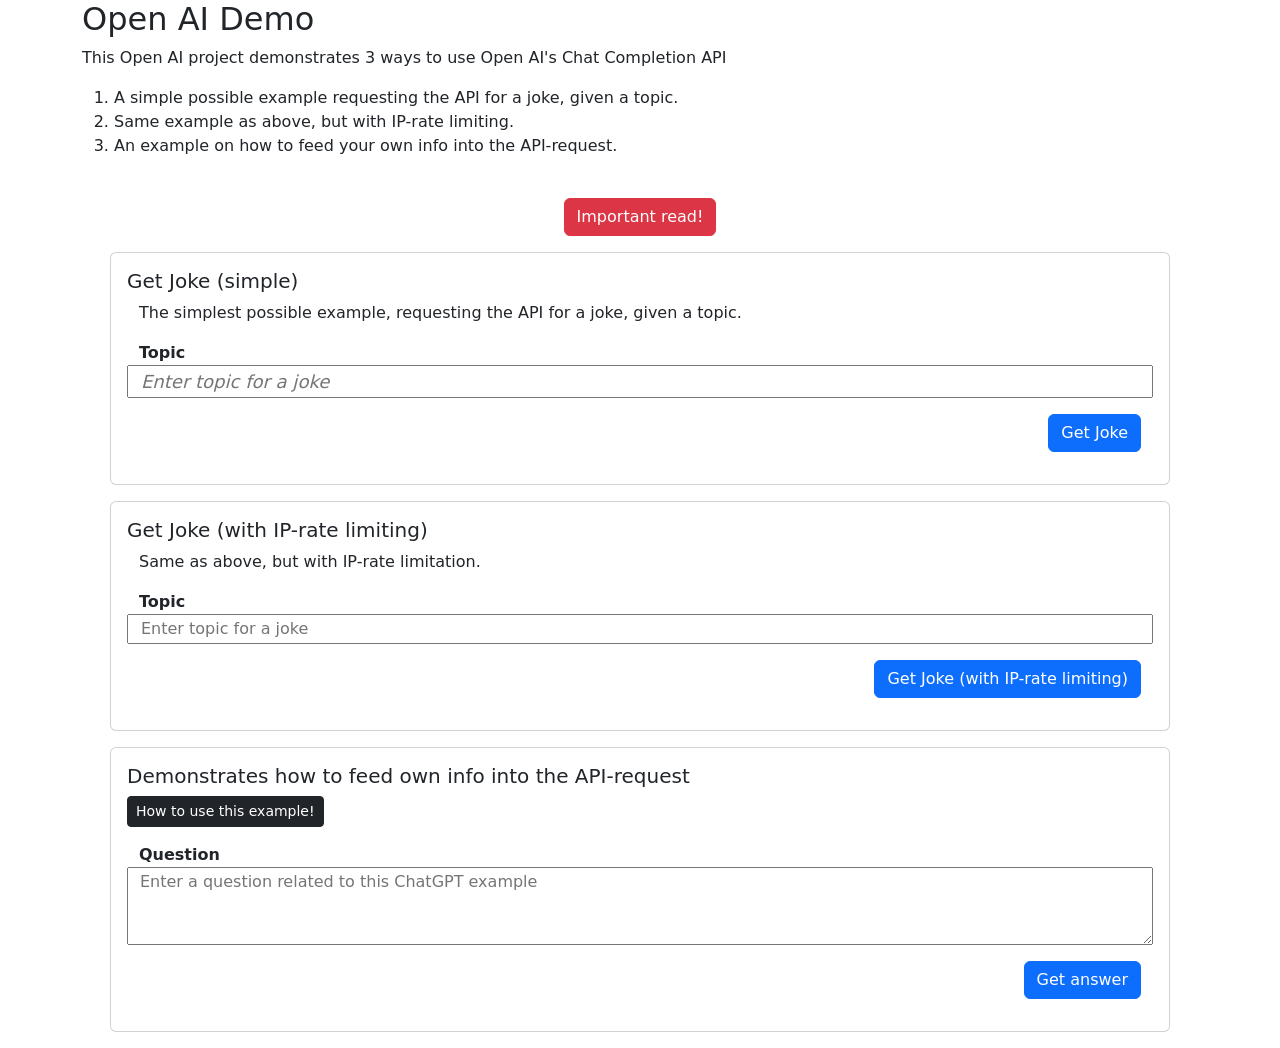
==== src/main/resources/static/index.html @ 47a2277b "changed to css class ref" ====
<!DOCTYPE html>
<html lang="en">

<head>
    <meta charset="UTF-8">
    <meta name="viewport" content="width=device-width, initial-scale=1, shrink-to-fit=no">
    <title>Open AI Demo</title>
    <link href="https://cdn.jsdelivr.net/npm/bootstrap@5.3.2/dist/css/bootstrap.min.css" rel="stylesheet"
          integrity="sha384-T3c6CoIi6uLrA9TneNEoa7RxnatzjcDSCmG1MXxSR1GAsXEV/Dwwykc2MPK8M2HN" crossorigin="anonymous">
    <script src="https://cdn.jsdelivr.net/npm/bootstrap@5.3.2/dist/js/bootstrap.bundle.min.js"
            integrity="sha384-C6RzsynM9kWDrMNeT87bh95OGNyZPhcTNXj1NW7RuBCsyN/o0jlpcV8Qyq46cDfL"
            crossorigin="anonymous"></script>
    <link rel="stylesheet" href="css/main.css">
    <script defer src="js/main.js"></script>
</head>

<body>

<div class="container">
    <h2>Open AI Demo</h2>

    <p>This Open AI project demonstrates 3 ways to use Open AI's Chat Completion API</p>
    <ol>
        <li>A simple possible example requesting the API for a joke, given a topic.</li>
        <li>Same example as above, but with IP-rate limiting.</li>
        <li>An example on how to feed your own info into the API-request.</li>
    </ol>
    <br>
    <div class="row">
        <div class="column text-center">
        <button type="button" class="btn btn-danger" data-bs-toggle="modal" data-bs-target="#infoModal">
            Important read!
        </button>
        </div>
    </div>
    <div class="container">

        <div class="card m-3">
            <div class="card-body">
                <h5 class="card-title">Get Joke (simple)</h5>
                <form id="form-joke" class="container">

                    <div class="row">
                        <p class="card-text">The simplest possible example, requesting the API for a joke, given a
                            topic.</p>
                        <label for="about">Topic</label> <input type="text" id="about" class="result"
                                                                placeholder="Enter topic for a joke">
                    </div>
                    <div class="row mt-3">
                        <div class="column text-end">
                            <button type="submit" class="btn btn-primary" id="btn-get-joke">Get Joke</button>
                        </div>
                    </div>
                </form>
                <div id="spinner1" class="spinner-border text-success" role="status"
                     style="margin-left:1em;border-radius: 50%;display:none;">
                    <span class="visually-hidden">Loading...</span>
                </div>
                <p id="result" class="result"></p>

            </div>
        </div>


        <div class="card m-3">
            <div class="card-body">
                <h5 class="card-title">Get Joke (with IP-rate limiting)</h5>

                <form id="form-joke2" class="container">

                    <div class="row">
                        <p class="card-text">Same as above, but with IP-rate limitation.</p>
                        <label for="about2">Topic</label> <input type="text" id="about2"
                                                                 placeholder="Enter topic for a joke">
                    </div>
                    <div class="row mt-3">
                        <div class="column text-end">
                            <button class="btn btn-primary" id="btn-get-joke2">Get Joke (with IP-rate limiting)</button>
                        </div>
                    </div>
                </form>

                <div id="spinner2" class="spinner-border text-success" role="status"
                     style="margin-left:1em;border-radius: 50%;display:none;">
                    <span class="visually-hidden">Loading...</span>
                </div>

                <p id="result2" class="result"></p>
            </div>
        </div>

        <div class="card m-3">
            <div class="card-body">
                <h5 class="card-title">Demonstrates how to feed own info into the API-request</h5>

                <form id="form-answer">
                    <div class="row">
                    <div class="column mb-3">

                        <button type="button" class="btn btn-dark btn-sm" data-bs-toggle="modal"
                                data-bs-target="#owninfoModal">
                            How to use this example!
                        </button>
                    </div>
                    </div>
                    <div class="container">

                        <div class="row">
          <label for="the-question">Question </label><textarea cols="100" rows="3" id="the-question"
                    placeholder="Enter a question related to this ChatGPT example"></textarea>
                        </div>

                        <div class="row">
                            <div class="column text-end mt-3">
                                <button type="submit" class="btn btn-primary" id="btn-get-answer">Get answer</button>
                            </div>
                        </div>
                        <div id="spinner3" class="spinner-border-lg spinner-border text-success" role="status"
                             style="margin:1em;border-radius: 50%;display:none;width: 3rem; height: 3rem;">
                            <span class=" visually-hidden">Loading...</span>
                        </div>

                    </div>
                </form>
                <p id="result3" class="result"></p>

            </div>
        </div>
    </div>


    <!-- Modal 1 Disclaimer about Deployment -->
    <div class="modal fade" id="infoModal" tabindex="-1" aria-labelledby="exampleModalLabel" aria-hidden="true">
        <div class="modal-dialog modal-xl">
            <div class="modal-content">
                <div class="modal-header">
                    <h1 class="modal-title fs-5" id="exampleModalLabel">Important Message</h1>
                    <button type="button" class="btn-close" data-bs-dismiss="modal" aria-label="Close"></button>
                </div>
                <div class="modal-body">
                    This example is hosted as a single web app, which is definitely not
                    recommended for a professional solution.<br/>
                    Instead a real solution should be split in a distributed way, with<br>
                    - a frontend app (in a separate repository) and<br/>
                    - a backend app (in a separate repository).
                    <br/>
                    <br/>
                    For everything but simple demo's like this, your backend and frontend should be hosted on separate
                    servers.
                    <br/>
                    <br/>
                    Here, this arrangement is employed to provide a simple example that includes both the API and hints
                    on
                    how you can design a client for the API.
                    <br/>
                    <br/>
                </div>
                <div class="modal-footer">
                    <button type="button" class="btn btn-primary" data-bs-dismiss="modal">Close</button>
                </div>
            </div>
        </div>
    </div>


    <!-- Modal 2 Hints related to the owninfo endpoint -->
    <div class="modal fade" id="owninfoModal" tabindex="-1" aria-labelledby="exampleModalLabel" aria-hidden="true">
        <div class="modal-dialog modal-xl">
            <div class="modal-content">
                <div class="modal-header">
                    <h1 class="modal-title fs-5" id="exampleModalLabel">How to use this example (own info)</h1>
                    <button type="button" class="btn-close" data-bs-dismiss="modal" aria-label="Close"></button>
                </div>
                <div class="modal-body">
                    This example shows it is possible, via this prompt, to reply with personal
                    information, which the AI model has not been trained with.
                    <br/>
                    <br/>
                    Try to write a question inspired by the following (but formulated in your own way)
                    <ul>
                        <li>Who made this ChatGPT example</li>
                        <li>Where do I find this code</li>
                        <li>Does the author of this example have a website</li>
                    </ul>
                    <br/>

                </div>
                <div class="modal-footer">
                    <button type="button" class="btn btn-primary" data-bs-dismiss="modal">Close</button>
                </div>
            </div>
        </div>
    </div>
</div>
</body>

</html>
---- src/main/resources/static/css/main.css ----
.result {
    font-size: large;
    font-style: italic;
    color: darkblue;
}

label {
    font-weight: bold;
}
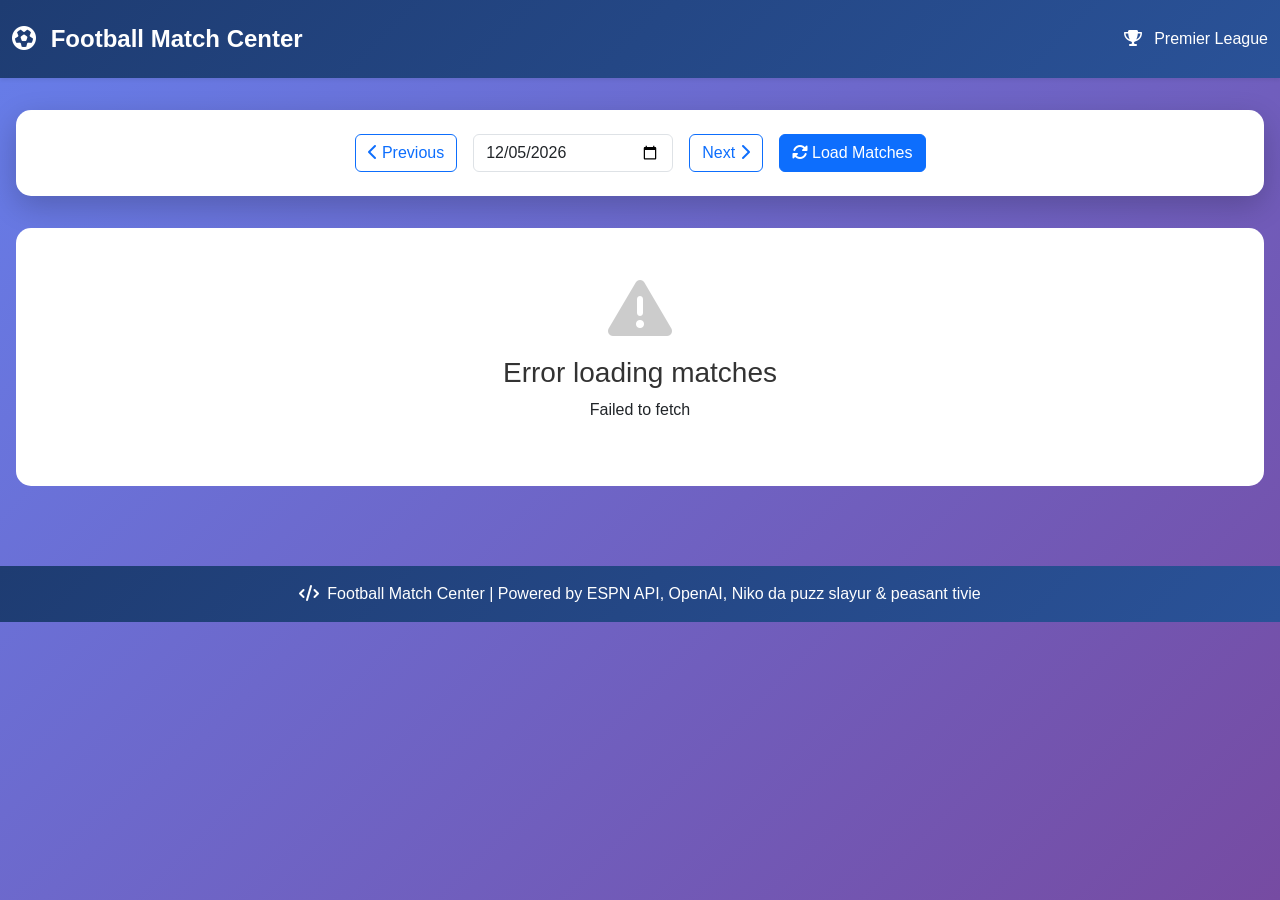
==== commit fffca1f9: "Remade to Football Summarizer" ====
--- a/src/main/resources/static/index.html
+++ b/src/main/resources/static/index.html
@@ -4,194 +4,104 @@
 <head>
     <meta charset="UTF-8">
     <meta name="viewport" content="width=device-width, initial-scale=1, shrink-to-fit=no">
-    <title>Open AI Demo</title>
+    <title>Football Match Center</title>
     <link href="https://cdn.jsdelivr.net/npm/bootstrap@5.3.2/dist/css/bootstrap.min.css" rel="stylesheet"
           integrity="sha384-T3c6CoIi6uLrA9TneNEoa7RxnatzjcDSCmG1MXxSR1GAsXEV/Dwwykc2MPK8M2HN" crossorigin="anonymous">
     <script src="https://cdn.jsdelivr.net/npm/bootstrap@5.3.2/dist/js/bootstrap.bundle.min.js"
             integrity="sha384-C6RzsynM9kWDrMNeT87bh95OGNyZPhcTNXj1NW7RuBCsyN/o0jlpcV8Qyq46cDfL"
             crossorigin="anonymous"></script>
+    <link rel="stylesheet" href="https://cdnjs.cloudflare.com/ajax/libs/font-awesome/6.4.0/css/all.min.css">
     <link rel="stylesheet" href="css/main.css">
     <script defer src="js/main.js"></script>
 </head>
 
 <body>
+    <!-- Navigation -->
+    <nav class="navbar navbar-dark bg-dark shadow-sm">
+        <div class="container-fluid">
+            <a class="navbar-brand" href="#">
+                <i class="fas fa-futbol me-2"></i>
+                Football Match Center
+            </a>
+            <span class="navbar-text text-white">
+                <i class="fas fa-trophy me-2"></i> Premier League
+            </span>
+        </div>
+    </nav>
 
-<div class="container">
-    <h2>Open AI Demo</h2>
-
-    <p>This Open AI project demonstrates 3 ways to use Open AI's Chat Completion API</p>
-    <ol>
-        <li>A simple possible example requesting the API for a joke, given a topic.</li>
-        <li>Same example as above, but with IP-rate limiting.</li>
-        <li>An example on how to feed your own info into the API-request.</li>
-    </ol>
-    <br>
-    <div class="row">
-        <div class="column text-center">
-        <button type="button" class="btn btn-danger" data-bs-toggle="modal" data-bs-target="#infoModal">
-            Important read!
-        </button>
-        </div>
-    </div>
-    <div class="container">
-
-        <div class="card m-3">
-            <div class="card-body">
-                <h5 class="card-title">Get Joke (simple)</h5>
-                <form id="form-joke" class="container">
-
-                    <div class="row">
-                        <p class="card-text">The simplest possible example, requesting the API for a joke, given a
-                            topic.</p>
-                        <label for="about">Topic</label> <input type="text" id="about" class="result"
-                                                                placeholder="Enter topic for a joke">
-                    </div>
-                    <div class="row mt-3">
-                        <div class="column text-end">
-                            <button type="submit" class="btn btn-primary" id="btn-get-joke">Get Joke</button>
-                        </div>
-                    </div>
-                </form>
-                <div id="spinner1" class="spinner-border text-success" role="status"
-                     style="margin-left:1em;border-radius: 50%;display:none;">
-                    <span class="visually-hidden">Loading...</span>
-                </div>
-                <p id="result" class="result"></p>
-
+    <!-- Main Container -->
+    <div class="main-container">
+        <!-- Date Selector -->
+        <div class="date-selector-container">
+            <div class="date-selector">
+                <button class="btn btn-outline-primary" onclick="changeDate(-1)">
+                    <i class="fas fa-chevron-left"></i> Previous
+                </button>
+                <input type="date" id="match-date" class="form-control" />
+                <button class="btn btn-outline-primary" onclick="changeDate(1)">
+                    Next <i class="fas fa-chevron-right"></i>
+                </button>
+                <button class="btn btn-primary" onclick="loadMatches()">
+                    <i class="fas fa-sync-alt"></i> Load Matches
+                </button>
             </div>
         </div>
 
-
-        <div class="card m-3">
-            <div class="card-body">
-                <h5 class="card-title">Get Joke (with IP-rate limiting)</h5>
-
-                <form id="form-joke2" class="container">
-
-                    <div class="row">
-                        <p class="card-text">Same as above, but with IP-rate limitation.</p>
-                        <label for="about2">Topic</label> <input type="text" id="about2"
-                                                                 placeholder="Enter topic for a joke">
-                    </div>
-                    <div class="row mt-3">
-                        <div class="column text-end">
-                            <button class="btn btn-primary" id="btn-get-joke2">Get Joke (with IP-rate limiting)</button>
-                        </div>
-                    </div>
-                </form>
-
-                <div id="spinner2" class="spinner-border text-success" role="status"
-                     style="margin-left:1em;border-radius: 50%;display:none;">
-                    <span class="visually-hidden">Loading...</span>
-                </div>
-
-                <p id="result2" class="result"></p>
+        <!-- Loading Spinner -->
+        <div id="loading-spinner" class="text-center my-5" style="display: none;">
+            <div class="spinner-border text-primary" role="status" style="width: 3rem; height: 3rem;">
+                <span class="visually-hidden">Loading...</span>
             </div>
+            <p class="mt-3 text-muted">Loading matches...</p>
         </div>
 
-        <div class="card m-3">
-            <div class="card-body">
-                <h5 class="card-title">Demonstrates how to feed own info into the API-request</h5>
+        <!-- Matches Container -->
+        <div id="matches-container" class="matches-grid"></div>
 
-                <form id="form-answer">
-                    <div class="row">
-                    <div class="column mb-3">
-
-                        <button type="button" class="btn btn-dark btn-sm" data-bs-toggle="modal"
-                                data-bs-target="#owninfoModal">
-                            How to use this example!
-                        </button>
+        <!-- Match Details Modal -->
+        <div class="modal fade" id="matchDetailsModal" tabindex="-1" aria-hidden="true">
+            <div class="modal-dialog modal-xl">
+                <div class="modal-content">
+                    <div class="modal-header bg-dark text-white">
+                        <h5 class="modal-title" id="matchDetailsTitle">
+                            <i class="fas fa-futbol me-2"></i>Match Details
+                        </h5>
+                        <button type="button" class="btn-close btn-close-white" data-bs-dismiss="modal" aria-label="Close"></button>
                     </div>
-                    </div>
-                    <div class="container">
-
-                        <div class="row">
-          <label for="the-question">Question </label><textarea cols="100" rows="3" id="the-question"
-                    placeholder="Enter a question related to this ChatGPT example"></textarea>
+                    <div class="modal-body">
+                        <!-- Match Summary Section -->
+                        <div id="match-summary-section">
+                            <div class="text-center my-4">
+                                <div class="spinner-border text-primary" role="status">
+                                    <span class="visually-hidden">Loading...</span>
+                                </div>
+                                <p class="mt-3">Loading match details...</p>
+                            </div>
                         </div>
 
-                        <div class="row">
-                            <div class="column text-end mt-3">
-                                <button type="submit" class="btn btn-primary" id="btn-get-answer">Get answer</button>
-                            </div>
-                        </div>
-                        <div id="spinner3" class="spinner-border-lg spinner-border text-success" role="status"
-                             style="margin:1em;border-radius: 50%;display:none;width: 3rem; height: 3rem;">
-                            <span class=" visually-hidden">Loading...</span>
+                        <!-- Performance Buttons -->
+                        <div class="text-center my-4" id="performance-buttons" style="display: none;">
+                            <button class="btn btn-success btn-lg me-3" onclick="loadPlayerPerformance('best')">
+                                <i class="fas fa-star me-2"></i>Best Performers
+                            </button>
+                            <button class="btn btn-danger btn-lg" onclick="loadPlayerPerformance('worst')">
+                                <i class="fas fa-thumbs-down me-2"></i>Worst Performers
+                            </button>
                         </div>
 
+                        <!-- Player Performance Section -->
+                        <div id="player-performance-section"></div>
                     </div>
-                </form>
-                <p id="result3" class="result"></p>
-
-            </div>
-        </div>
-    </div>
-
-
-    <!-- Modal 1 Disclaimer about Deployment -->
-    <div class="modal fade" id="infoModal" tabindex="-1" aria-labelledby="exampleModalLabel" aria-hidden="true">
-        <div class="modal-dialog modal-xl">
-            <div class="modal-content">
-                <div class="modal-header">
-                    <h1 class="modal-title fs-5" id="exampleModalLabel">Important Message</h1>
-                    <button type="button" class="btn-close" data-bs-dismiss="modal" aria-label="Close"></button>
-                </div>
-                <div class="modal-body">
-                    This example is hosted as a single web app, which is definitely not
-                    recommended for a professional solution.<br/>
-                    Instead a real solution should be split in a distributed way, with<br>
-                    - a frontend app (in a separate repository) and<br/>
-                    - a backend app (in a separate repository).
-                    <br/>
-                    <br/>
-                    For everything but simple demo's like this, your backend and frontend should be hosted on separate
-                    servers.
-                    <br/>
-                    <br/>
-                    Here, this arrangement is employed to provide a simple example that includes both the API and hints
-                    on
-                    how you can design a client for the API.
-                    <br/>
-                    <br/>
-                </div>
-                <div class="modal-footer">
-                    <button type="button" class="btn btn-primary" data-bs-dismiss="modal">Close</button>
                 </div>
             </div>
         </div>
     </div>
 
-
-    <!-- Modal 2 Hints related to the owninfo endpoint -->
-    <div class="modal fade" id="owninfoModal" tabindex="-1" aria-labelledby="exampleModalLabel" aria-hidden="true">
-        <div class="modal-dialog modal-xl">
-            <div class="modal-content">
-                <div class="modal-header">
-                    <h1 class="modal-title fs-5" id="exampleModalLabel">How to use this example (own info)</h1>
-                    <button type="button" class="btn-close" data-bs-dismiss="modal" aria-label="Close"></button>
-                </div>
-                <div class="modal-body">
-                    This example shows it is possible, via this prompt, to reply with personal
-                    information, which the AI model has not been trained with.
-                    <br/>
-                    <br/>
-                    Try to write a question inspired by the following (but formulated in your own way)
-                    <ul>
-                        <li>Who made this ChatGPT example</li>
-                        <li>Where do I find this code</li>
-                        <li>Does the author of this example have a website</li>
-                    </ul>
-                    <br/>
-
-                </div>
-                <div class="modal-footer">
-                    <button type="button" class="btn btn-primary" data-bs-dismiss="modal">Close</button>
-                </div>
-            </div>
-        </div>
-    </div>
-</div>
+    <footer class="footer bg-dark text-white text-center py-3 mt-5">
+        <p class="mb-0">
+            <i class="fas fa-code me-2"></i>Football Match Center | Powered by ESPN API, OpenAI, Niko da puzz slayur & peasant tivie
+        </p>
+    </footer>
 </body>
 
 </html>
--- a/src/main/resources/static/css/main.css
+++ b/src/main/resources/static/css/main.css
@@ -1,9 +1,422 @@
-.result {
-    font-size: large;
+* {
+    margin: 0;
+    padding: 0;
+    box-sizing: border-box;
+}
+
+body {
+    font-family: 'Segoe UI', Tahoma, Geneva, Verdana, sans-serif;
+    background: linear-gradient(135deg, #667eea 0%, #764ba2 100%);
+    min-height: 100vh;
+}
+
+.navbar {
+    background: linear-gradient(135deg, #1e3c72 0%, #2a5298 100%) !important;
+    padding: 1rem 0;
+}
+
+.navbar-brand {
+    font-size: 1.5rem;
+    font-weight: bold;
+}
+
+.main-container {
+    max-width: 1400px;
+    margin: 0 auto;
+    padding: 2rem 1rem;
+}
+
+.date-selector-container {
+    background: white;
+    border-radius: 15px;
+    padding: 1.5rem;
+    margin-bottom: 2rem;
+    box-shadow: 0 10px 30px rgba(0, 0, 0, 0.2);
+}
+
+.date-selector {
+    display: flex;
+    gap: 1rem;
+    align-items: center;
+    justify-content: center;
+    flex-wrap: wrap;
+}
+
+.date-selector input[type="date"] {
+    max-width: 200px;
+}
+
+.matches-grid {
+    display: grid;
+    grid-template-columns: repeat(auto-fill, minmax(350px, 1fr));
+    gap: 1.5rem;
+    margin-top: 2rem;
+}
+
+.match-card {
+    background: white;
+    border-radius: 15px;
+    padding: 1.5rem;
+    box-shadow: 0 5px 15px rgba(0, 0, 0, 0.1);
+    transition: all 0.3s ease;
+    cursor: pointer;
+}
+
+.match-card:hover {
+    transform: translateY(-5px);
+    box-shadow: 0 10px 30px rgba(0, 0, 0, 0.2);
+}
+
+.match-header {
+    display: flex;
+    justify-content: space-between;
+    align-items: center;
+    margin-bottom: 1rem;
+}
+
+.match-status {
+    padding: 0.25rem 0.75rem;
+    border-radius: 20px;
+    font-size: 0.85rem;
+    font-weight: bold;
+}
+
+.match-status.finished {
+    background-color: #28a745;
+    color: white;
+}
+
+.match-status.live {
+    background-color: #dc3545;
+    color: white;
+    animation: pulse 2s infinite;
+}
+
+.match-status.scheduled {
+    background-color: #6c757d;
+    color: white;
+}
+
+@keyframes pulse {
+    0%, 100% { opacity: 1; }
+    50% { opacity: 0.7; }
+}
+
+.match-teams {
+    display: flex;
+    justify-content: space-between;
+    align-items: center;
+    gap: 1rem;
+    margin: 1.5rem 0;
+}
+
+.team {
+    flex: 1;
+    text-align: center;
+}
+
+.team-logo {
+    width: 60px;
+    height: 60px;
+    object-fit: contain;
+    margin-bottom: 0.5rem;
+}
+
+.team-name {
+    font-weight: 600;
+    font-size: 1rem;
+    color: #333;
+    margin-bottom: 0.5rem;
+}
+
+.team-score {
+    font-size: 2rem;
+    font-weight: bold;
+    color: #667eea;
+}
+
+.match-vs {
+    font-weight: bold;
+    color: #999;
+    font-size: 1.2rem;
+}
+
+.match-footer {
+    text-align: center;
+    padding-top: 1rem;
+    border-top: 1px solid #eee;
+    color: #666;
+    font-size: 0.9rem;
+}
+
+.no-matches, .error-message {
+    text-align: center;
+    padding: 3rem;
+    background: white;
+    border-radius: 15px;
+    grid-column: 1 / -1;
+}
+
+.no-matches i, .error-message i {
+    font-size: 4rem;
+    color: #ccc;
+    margin-bottom: 1rem;
+}
+
+.no-matches h3, .error-message h3 {
+    color: #333;
+    margin-bottom: 0.5rem;
+}
+
+.match-details-header {
+    text-align: center;
+    padding: 2rem 0;
+    border-bottom: 3px solid #667eea;
+    margin-bottom: 2rem;
+}
+
+.match-details-header h2 {
+    font-size: 2rem;
+    font-weight: bold;
+    color: #333;
+}
+
+.ai-summary {
+    background: linear-gradient(135deg, #667eea 0%, #764ba2 100%);
+    color: white;
+    padding: 1.5rem;
+    border-radius: 10px;
+    margin-bottom: 2rem;
+}
+
+.ai-summary h5 {
+    margin-bottom: 1rem;
+    font-weight: bold;
+}
+
+.statistics-grid {
+    display: grid;
+    gap: 1.5rem;
+}
+
+.stat-item {
+    background: #f8f9fa;
+    padding: 1.5rem;
+    border-radius: 10px;
+}
+.stat-item-percent {
+    background: #f8f9fa;
+    border-radius: 10px;
+}
+
+.stat-percentages {
+    display: flex;
+    justify-content: space-around;
+    margin-bottom: 5px; /* giver lidt luft mellem procenter og bar */
+    font-weight: bold;
+    box-sizing: border-box;
+    width: 1058px;
+}
+
+
+.stat-header {
+    text-align: center;
+    font-weight: bold;
+    color: #666;
+    margin-bottom: 1rem;
+    font-size: 1.1rem;
+}
+
+.stat-values {
+    display: grid;
+    grid-template-columns: 1fr auto 1fr;
+    align-items: center;
+    gap: 1rem;
+}
+
+.home-stat, .away-stat {
+    font-size: 1.5rem;
+    font-weight: bold;
+    color: #667eea;
+}
+
+.home-stat {
+    text-align: right;
+}
+
+.away-stat {
+    text-align: left;
+}
+
+.stat-label {
+    text-align: center;
+    color: #666;
+    font-size: 0.9rem;
+}
+
+.stat-bar {
+    display: flex;
+    height: 30px;
+    background: #e0e0e0;
+    border-radius: 15px;
+    overflow: hidden;
+    grid-column: 1 / -1;
+    margin-top: 0.5rem;
+}
+
+.stat-bar-fill {
+    height: 100%;
+    transition: width 0.5s ease;
+}
+
+.stat-bar-fill.home {
+    background: linear-gradient(90deg, #667eea 0%, #764ba2 100%);
+}
+
+.stat-bar-fill.away {
+    background: linear-gradient(90deg, #f093fb 0%, #f5576c 100%);
+}
+
+.player-performance-header {
+    text-align: center;
+    padding: 1.5rem 0;
+    border-bottom: 2px solid #eee;
+    margin-bottom: 1.5rem;
+}
+
+.player-performance-header p {
+    margin-top: 0.5rem;
+    font-size: 0.9rem;
+}
+
+.players-list {
+    display: grid;
+    gap: 1rem;
+}
+
+.player-card {
+    display: flex;
+    gap: 1rem;
+    background: #f8f9fa;
+    padding: 1.5rem;
+    border-radius: 10px;
+    transition: all 0.3s ease;
+}
+
+.player-card:hover {
+    background: #e9ecef;
+    transform: translateX(5px);
+}
+
+.player-rank {
+    font-size: 2rem;
+    font-weight: bold;
+    color: #667eea;
+    min-width: 50px;
+}
+
+.player-info {
+    flex: 1;
+}
+
+.player-name {
+    font-size: 1.3rem;
+    font-weight: bold;
+    color: #333;
+    margin-bottom: 0.5rem;
+}
+
+.player-details {
+    display: flex;
+    gap: 0.5rem;
+    flex-wrap: wrap;
+    margin-bottom: 0.5rem;
+}
+
+.player-analysis {
+    color: #666;
     font-style: italic;
-    color: darkblue;
-}
-
-label {
-    font-weight: bold;
+    margin-top: 0.5rem;
+    line-height: 1.5;
+}
+
+.match-preview-section {
+    padding: 1rem 0;
+}
+
+.preview-card {
+    background: #f8f9fa;
+    padding: 1.5rem;
+    border-radius: 10px;
+    margin-bottom: 1rem;
+}
+
+.preview-card h5 {
+    font-weight: bold;
+    color: #333;
+    margin-bottom: 1rem;
+}
+
+.preview-card p {
+    margin: 0;
+    color: #666;
+}
+
+.preview-card .badge {
+    font-size: 0.95rem;
+    padding: 0.5rem 1rem;
+}
+
+.form-badges .badge {
+    font-size: 0.85rem;
+    padding: 0.35rem 0.6rem;
+}
+
+.preview-card .row .col-md-6 {
+    padding: 1rem;
+}
+
+.preview-card .border-start {
+    border-left: 2px solid #dee2e6 !important;
+}
+
+.preview-card h6 {
+    font-weight: bold;
+    margin-bottom: 1rem;
+}
+
+.preview-card .text-primary {
+    color: #667eea !important;
+}
+
+.preview-card .text-danger {
+    color: #f5576c !important;
+}
+
+.footer {
+    margin-top: 4rem;
+    background: linear-gradient(135deg, #1e3c72 0%, #2a5298 100%) !important;
+}
+
+@media (max-width: 768px) {
+    .matches-grid {
+        grid-template-columns: 1fr;
+    }
+    
+    .date-selector {
+        flex-direction: column;
+    }
+    
+    .date-selector input[type="date"] {
+        max-width: 100%;
+    }
+    
+    .team-logo {
+        width: 50px;
+        height: 50px;
+    }
+    
+    .team-score {
+        font-size: 1.5rem;
+    }
 }
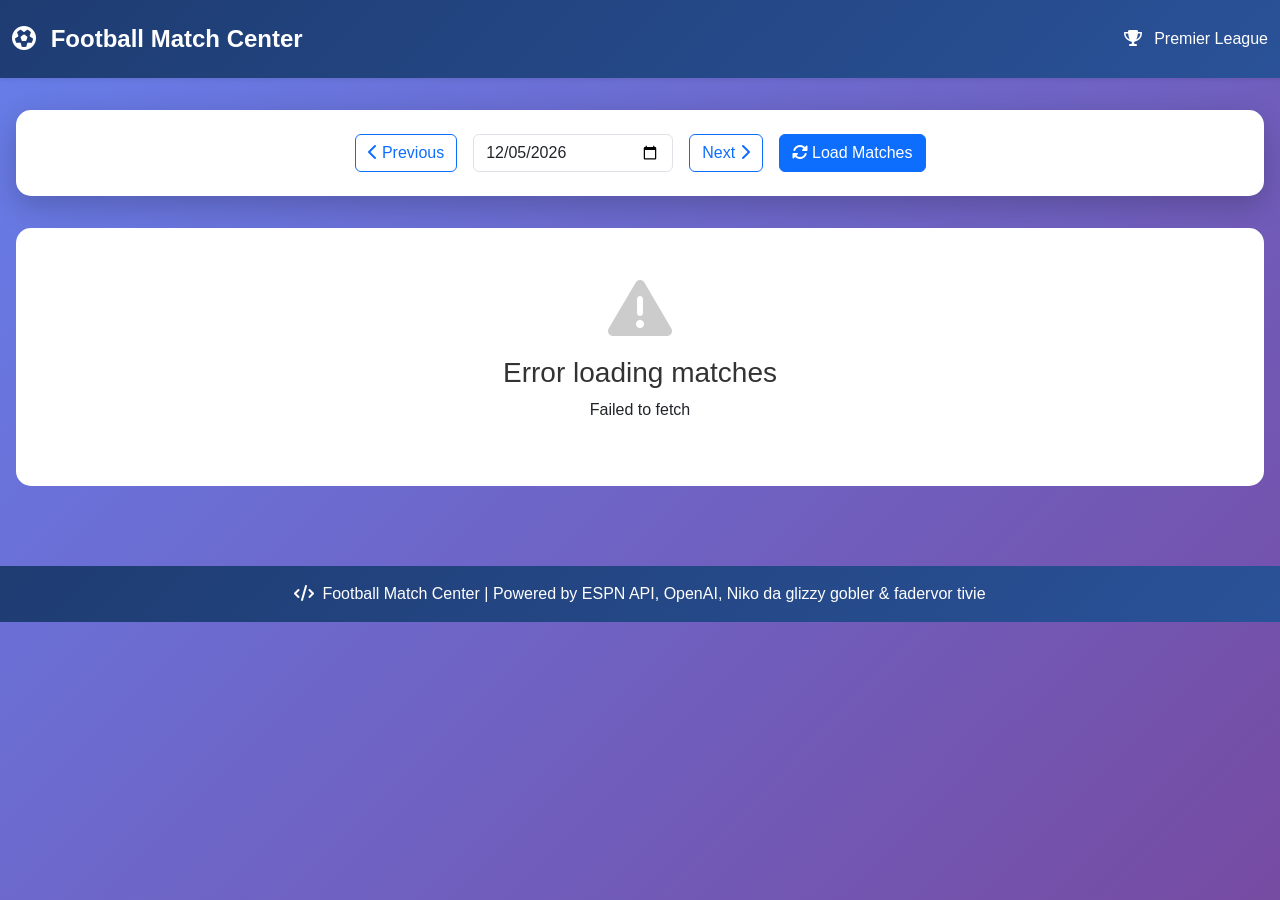
==== commit 56985b0d: "mathias index/main/matchService changes" ====
--- a/src/main/resources/static/index.html
+++ b/src/main/resources/static/index.html
@@ -99,7 +99,7 @@
 
     <footer class="footer bg-dark text-white text-center py-3 mt-5">
         <p class="mb-0">
-            <i class="fas fa-code me-2"></i>Football Match Center | Powered by ESPN API, OpenAI, Niko da puzz slayur & peasant tivie
+            <i class="fas fa-code me-2"></i>Football Match Center | Powered by ESPN API, OpenAI, Niko da glizzy gobler & fadervor tivie
         </p>
     </footer>
 </body>
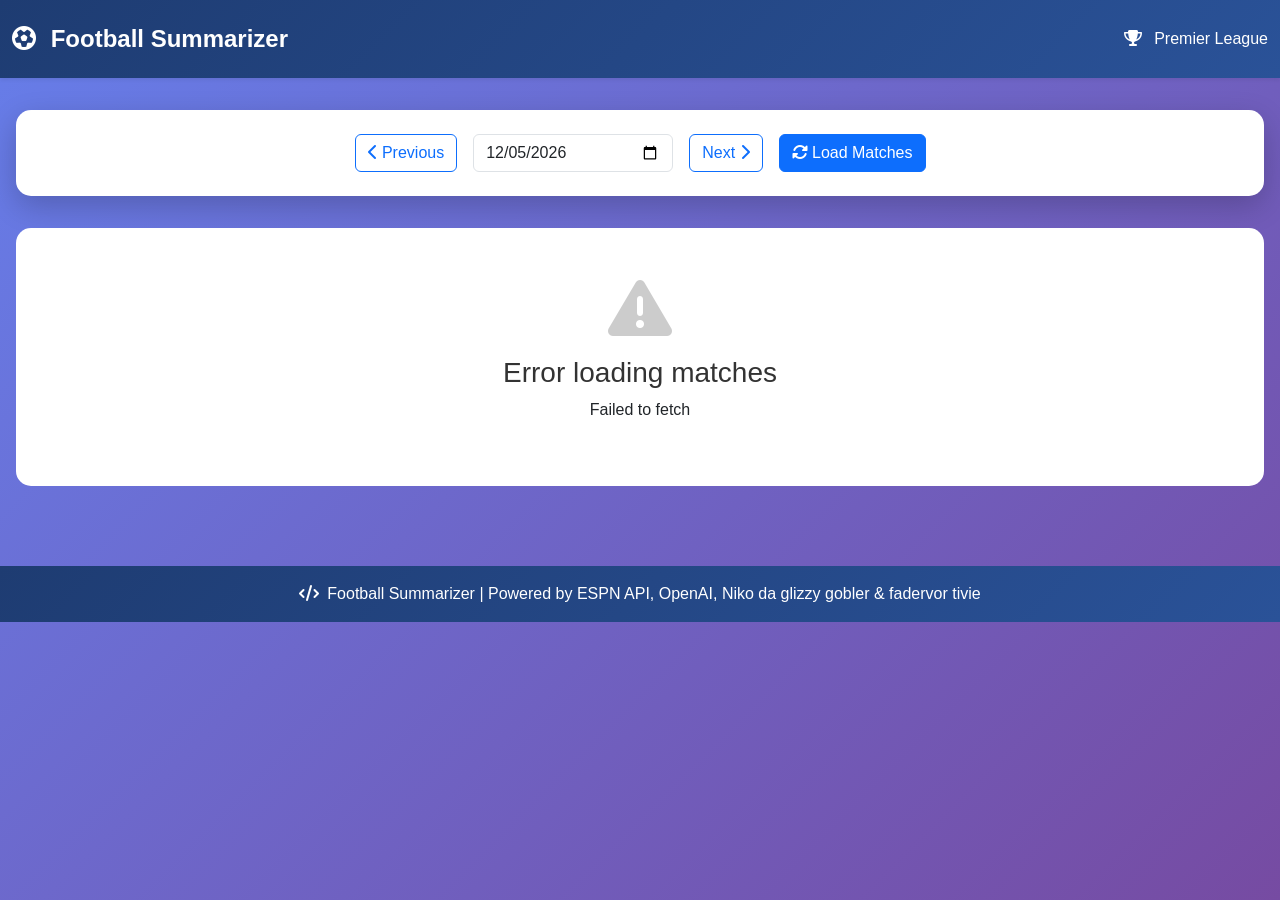
==== commit 557ef565: "Tilføjet en masse stats til kampen. Tilføjet flere stats til spiller rating. Justeret rating formula" ====
--- a/src/main/resources/static/index.html
+++ b/src/main/resources/static/index.html
@@ -4,7 +4,7 @@
 <head>
     <meta charset="UTF-8">
     <meta name="viewport" content="width=device-width, initial-scale=1, shrink-to-fit=no">
-    <title>Football Match Center</title>
+    <title>Football Summarizer</title>
     <link href="https://cdn.jsdelivr.net/npm/bootstrap@5.3.2/dist/css/bootstrap.min.css" rel="stylesheet"
           integrity="sha384-T3c6CoIi6uLrA9TneNEoa7RxnatzjcDSCmG1MXxSR1GAsXEV/Dwwykc2MPK8M2HN" crossorigin="anonymous">
     <script src="https://cdn.jsdelivr.net/npm/bootstrap@5.3.2/dist/js/bootstrap.bundle.min.js"
@@ -21,7 +21,7 @@
         <div class="container-fluid">
             <a class="navbar-brand" href="#">
                 <i class="fas fa-futbol me-2"></i>
-                Football Match Center
+                Football Summarizer
             </a>
             <span class="navbar-text text-white">
                 <i class="fas fa-trophy me-2"></i> Premier League
@@ -99,7 +99,7 @@
 
     <footer class="footer bg-dark text-white text-center py-3 mt-5">
         <p class="mb-0">
-            <i class="fas fa-code me-2"></i>Football Match Center | Powered by ESPN API, OpenAI, Niko da glizzy gobler & fadervor tivie
+            <i class="fas fa-code me-2"></i>Football Summarizer | Powered by ESPN API, OpenAI, Niko da glizzy gobler & fadervor tivie
         </p>
     </footer>
 </body>
--- a/src/main/resources/static/css/main.css
+++ b/src/main/resources/static/css/main.css
@@ -349,6 +349,7 @@
     padding: 1.5rem;
     border-radius: 10px;
     margin-bottom: 1rem;
+    text-align: center;
 }
 
 .preview-card h5 {
@@ -360,6 +361,7 @@
 .preview-card p {
     margin: 0;
     color: #666;
+
 }
 
 .preview-card .badge {
@@ -396,6 +398,24 @@
 .footer {
     margin-top: 4rem;
     background: linear-gradient(135deg, #1e3c72 0%, #2a5298 100%) !important;
+}
+
+
+/* Gælder på alle skærmstørrelser */
+.stat-group-wrapper.attacking-group,
+.stat-group-wrapper.defensive-group,
+.stat-group-wrapper.discipline-group {
+    margin-top: 10px;
+    padding: 10px 12px;      /* lidt luft rundt om gruppen */
+    outline: #333333 1px solid; /* hvis du stadig vil se kanten */
+}
+
+.stat-group-title {
+    display: flex;
+    justify-content: center;  /* centrer ikon + tekst */
+    align-items: center;
+    text-align: center;
+    margin-bottom: 8px;       /* lidt luft ned til stats */
 }
 
 @media (max-width: 768px) {
@@ -419,4 +439,78 @@
     .team-score {
         font-size: 1.5rem;
     }
+
+    .stats-header-line {
+        display: grid;
+        grid-template-columns: 1fr auto 1fr;
+        align-items: center;
+        font-weight: 600;
+        margin-bottom: 0.5rem;
+    }
+
+    .stats-score {
+        font-size: 1.3rem;
+        padding: 0 0.5rem;
+    }
+
+    .stats-board {
+        border-radius: 0.75rem;
+        background: #f8f9fa;
+        padding: 0.5rem 0.75rem;
+        font-size: 0.86rem;
+    }
+
+    .stats-row {
+        display: grid;
+        grid-template-columns: 1.4fr 0.8fr 0.8fr;
+        align-items: center;
+        padding: 2px 0;
+    }
+
+    .stats-row-head {
+        font-weight: 600;
+        border-bottom: 1px solid #dee2e6;
+        margin-bottom: 4px;
+        padding-bottom: 4px;
+    }
+
+    .stats-possession {
+        font-weight: 500;
+        background: #ffffff;
+        border-radius: 0.5rem;
+        padding: 3px 6px;
+        margin-bottom: 4px;
+    }
+
+    .stats-group-title {
+        margin-top: 4px;
+        font-size: 0.78rem;
+        text-transform: uppercase;
+        letter-spacing: 0.04em;
+        opacity: 0.7;
+        border-top: 1px solid #e1e4e8;
+        padding-top: 3px;
+    }
+
+    .stats-label {
+        white-space: nowrap;
+        overflow: hidden;
+        text-overflow: ellipsis;
+    }
+
+    .stats-val {
+        text-align: center;
+        font-variant-numeric: tabular-nums;
+    }
+
+    .home-stat {
+        font-weight: 500;
+    }
+
+    .away-stat {
+        font-weight: 500;
+    }
+
+
+
 }
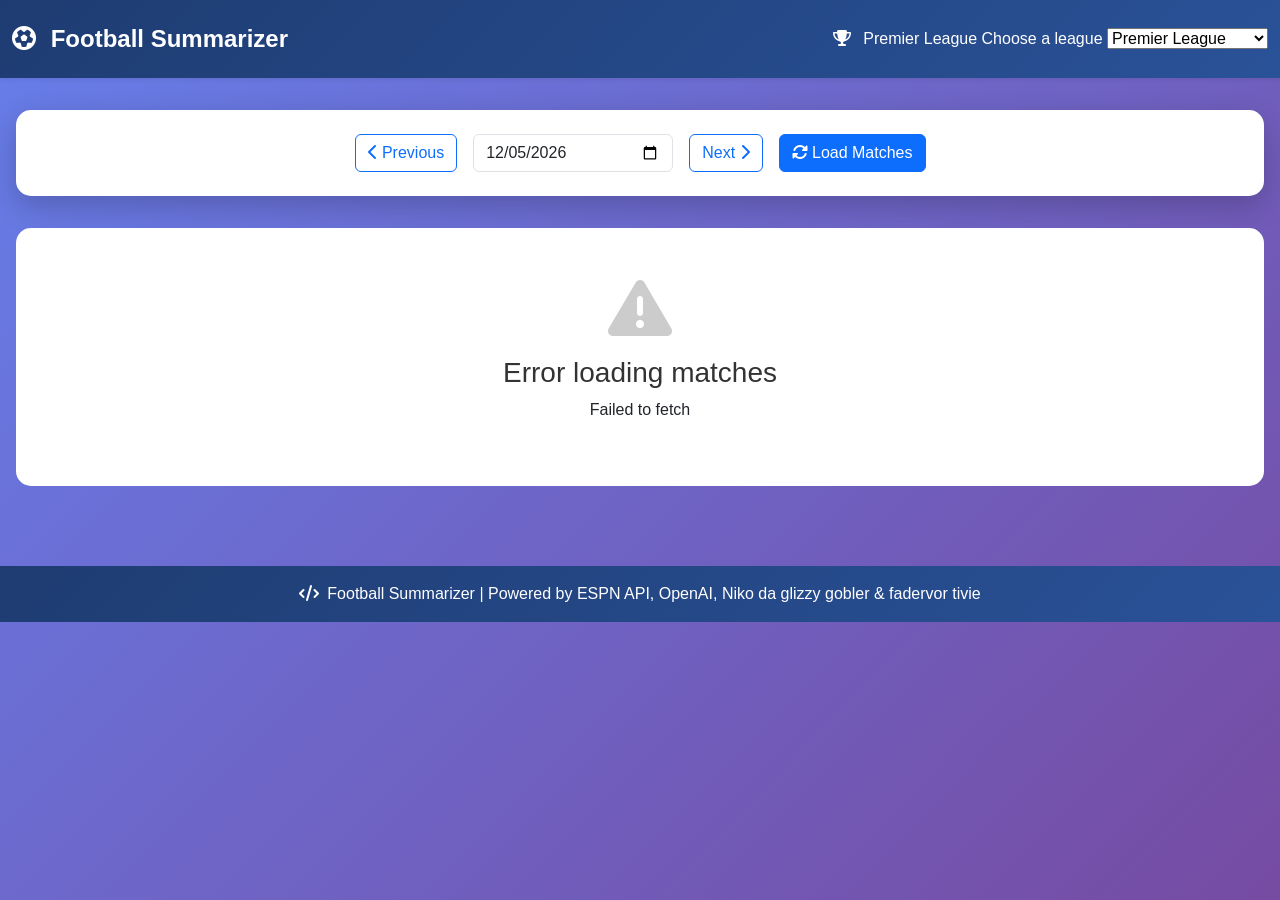
==== commit 7eae086f: "Prototype af dropdown menu" ====
--- a/src/main/resources/static/index.html
+++ b/src/main/resources/static/index.html
@@ -25,6 +25,17 @@
             </a>
             <span class="navbar-text text-white">
                 <i class="fas fa-trophy me-2"></i> Premier League
+                <label>Choose a league
+                <select class="" onchange="">Change League
+                    <option value="eng.1">Premier League</option>
+                    <option value="esp.1">La Liga</option>
+                    <option value="ita.1">Serie A</option>
+                    <option value="fra.1">Ligue 1</option>
+                    <option value="ger.1">Bundesliga</option>
+                    <option value="uefa.champions">Champions League</option>
+                    <option value="den.1">Superligaen</option>
+                </select>
+                </label>
             </span>
         </div>
     </nav>
--- a/src/main/resources/static/css/main.css
+++ b/src/main/resources/static/css/main.css
@@ -120,6 +120,12 @@
     height: 60px;
     object-fit: contain;
     margin-bottom: 0.5rem;
+}
+
+.team-logo-small {
+    width: 50px;
+    height: 50px;
+    object-fit: contain;
 }
 
 .team-name {
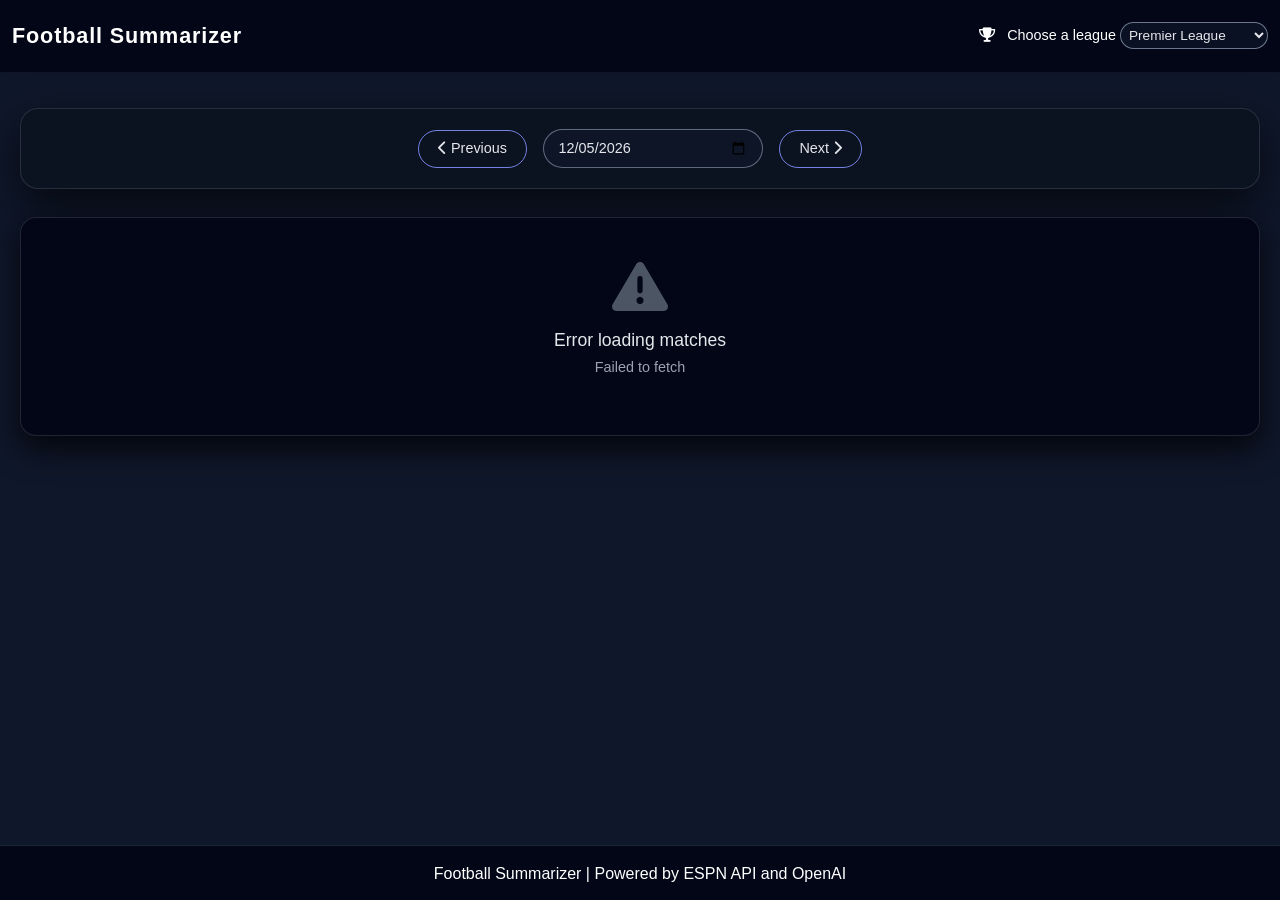
==== commit 4c2e7877: "Deleted junk, upgraded the ui to sexy darker version, added wc qualifiers, fixed competition display" ====
--- a/src/main/resources/static/index.html
+++ b/src/main/resources/static/index.html
@@ -16,25 +16,27 @@
 </head>
 
 <body>
-    <!-- Navigation -->
     <nav class="navbar navbar-dark bg-dark shadow-sm">
         <div class="container-fluid">
-            <a class="navbar-brand" href="#">
-                <i class="fas fa-futbol me-2"></i>
+            <a class="navbar-brand" onclick="loadMatches()">
                 Football Summarizer
             </a>
             <span class="navbar-text text-white">
-                <i class="fas fa-trophy me-2"></i> Premier League
+                <i class="fas fa-trophy me-2"></i>
                 <label>Choose a league
-                <select class="" onchange="">Change League
+
+                    <select id="league-selector" style="padding: 4px" onchange="loadMatches()">
                     <option value="eng.1">Premier League</option>
                     <option value="esp.1">La Liga</option>
                     <option value="ita.1">Serie A</option>
                     <option value="fra.1">Ligue 1</option>
                     <option value="ger.1">Bundesliga</option>
-                    <option value="uefa.champions">Champions League</option>
+                    <option value="UEFA.CHAMPIONS">Champions League</option>
+                        <option value="fifa.worldq.uefa">World Cup Qualies</option>
+                        <option value="fifa.world">World Cup</option>
                     <option value="den.1">Superligaen</option>
-                </select>
+                    </select>
+                    </form>
                 </label>
             </span>
         </div>
@@ -48,13 +50,11 @@
                 <button class="btn btn-outline-primary" onclick="changeDate(-1)">
                     <i class="fas fa-chevron-left"></i> Previous
                 </button>
-                <input type="date" id="match-date" class="form-control" />
+                <input type="date" id="match-date" class="form-control" onchange="loadMatches()" />
                 <button class="btn btn-outline-primary" onclick="changeDate(1)">
                     Next <i class="fas fa-chevron-right"></i>
                 </button>
-                <button class="btn btn-primary" onclick="loadMatches()">
-                    <i class="fas fa-sync-alt"></i> Load Matches
-                </button>
+
             </div>
         </div>
 
@@ -75,7 +75,7 @@
                 <div class="modal-content">
                     <div class="modal-header bg-dark text-white">
                         <h5 class="modal-title" id="matchDetailsTitle">
-                            <i class="fas fa-futbol me-2"></i>Match Details
+                            Match Details
                         </h5>
                         <button type="button" class="btn-close btn-close-white" data-bs-dismiss="modal" aria-label="Close"></button>
                     </div>
@@ -110,7 +110,7 @@
 
     <footer class="footer bg-dark text-white text-center py-3 mt-5">
         <p class="mb-0">
-            <i class="fas fa-code me-2"></i>Football Summarizer | Powered by ESPN API, OpenAI, Niko da glizzy gobler & fadervor tivie
+            Football Summarizer | Powered by ESPN API and OpenAI
         </p>
     </footer>
 </body>
--- a/src/main/resources/static/css/main.css
+++ b/src/main/resources/static/css/main.css
@@ -4,34 +4,64 @@
     box-sizing: border-box;
 }
 
+/* ---------- GLOBAL ---------- */
+
 body {
     font-family: 'Segoe UI', Tahoma, Geneva, Verdana, sans-serif;
-    background: linear-gradient(135deg, #667eea 0%, #764ba2 100%);
+    background: #0f172a; /* mørk baggrund, men mere rolig */
+    color: #111827;
     min-height: 100vh;
 }
 
+/* ---------- NAVBAR ---------- */
+
 .navbar {
-    background: linear-gradient(135deg, #1e3c72 0%, #2a5298 100%) !important;
-    padding: 1rem 0;
+    background: #020617 !important;
+    padding: 0.9rem 0;
+    box-shadow: 0 6px 18px rgba(0, 0, 0, 0.4);
 }
 
 .navbar-brand {
-    font-size: 1.5rem;
-    font-weight: bold;
-}
+    font-size: 1.35rem;
+    font-weight: 600;
+    letter-spacing: 0.04em;
+}
+
+.navbar-text {
+    font-size: 0.9rem;
+}
+
+#league-selector {
+    border-radius: 999px;
+    border: 1px solid rgba(148, 163, 184, 0.7);
+    background: rgba(15, 23, 42, 0.7);
+    color: #e5e7eb;
+    padding: 6px 10px;
+    font-size: 0.85rem;
+}
+
+#league-selector:focus {
+    outline: none;
+    border-color: #6366f1;
+}
+
+/* ---------- LAYOUT ---------- */
 
 .main-container {
-    max-width: 1400px;
+    max-width: 1320px;
     margin: 0 auto;
-    padding: 2rem 1rem;
-}
+    padding: 2.25rem 1.25rem 4.5rem;
+}
+
+/* ---------- DATE SELECTOR ---------- */
 
 .date-selector-container {
-    background: white;
-    border-radius: 15px;
-    padding: 1.5rem;
-    margin-bottom: 2rem;
-    box-shadow: 0 10px 30px rgba(0, 0, 0, 0.2);
+    background: #0b1220;
+    border-radius: 18px;
+    padding: 1.25rem 1.5rem;
+    margin-bottom: 1.75rem;
+    box-shadow: 0 16px 45px rgba(0, 0, 0, 0.6);
+    border: 1px solid rgba(148, 163, 184, 0.2);
 }
 
 .date-selector {
@@ -43,28 +73,59 @@
 }
 
 .date-selector input[type="date"] {
-    max-width: 200px;
-}
+    max-width: 220px;
+    border-radius: 999px;
+    border: 1px solid rgba(148, 163, 184, 0.6);
+    background: rgba(15, 23, 42, 0.85);
+    color: #e5e7eb;
+    padding: 0.5rem 0.9rem;
+    font-size: 0.9rem;
+}
+
+.date-selector input[type="date"]:focus {
+    outline: none;
+    border-color: #6366f1;
+    box-shadow: 0 0 0 1px rgba(99, 102, 241, 0.6);
+}
+
+.btn-outline-primary {
+    border-radius: 999px;
+    border-width: 1px;
+    border-color: rgba(129, 140, 248, 0.9);
+    color: #e5e7eb;
+    background: transparent;
+    padding: 0.45rem 1.2rem;
+    font-size: 0.9rem;
+}
+
+.btn-outline-primary:hover {
+    background: linear-gradient(135deg, #4f46e5, #7c3aed);
+    border-color: transparent;
+}
+
+/* ---------- MATCH GRID & CARDS ---------- */
 
 .matches-grid {
     display: grid;
-    grid-template-columns: repeat(auto-fill, minmax(350px, 1fr));
+    grid-template-columns: repeat(auto-fill, minmax(360px, 1fr));
     gap: 1.5rem;
-    margin-top: 2rem;
+    margin-top: 1.5rem;
 }
 
 .match-card {
-    background: white;
-    border-radius: 15px;
-    padding: 1.5rem;
-    box-shadow: 0 5px 15px rgba(0, 0, 0, 0.1);
-    transition: all 0.3s ease;
+    background: #020617;
+    border-radius: 16px;
+    padding: 1.4rem 1.4rem 1.1rem;
+    box-shadow: 0 14px 40px rgba(0, 0, 0, 0.75);
+    transition: transform 0.22s ease, box-shadow 0.22s ease, border-color 0.22s ease;
     cursor: pointer;
+    border: 1px solid rgba(148, 163, 184, 0.18);
 }
 
 .match-card:hover {
-    transform: translateY(-5px);
-    box-shadow: 0 10px 30px rgba(0, 0, 0, 0.2);
+    transform: translateY(-4px);
+    box-shadow: 0 18px 55px rgba(0, 0, 0, 0.9);
+    border-color: rgba(129, 140, 248, 0.6);
 }
 
 .match-header {
@@ -74,40 +135,52 @@
     margin-bottom: 1rem;
 }
 
+.match-header .badge {
+    border-radius: 999px;
+    font-weight: 500;
+    padding: 0.3rem 0.75rem;
+    font-size: 0.8rem;
+}
+
 .match-status {
     padding: 0.25rem 0.75rem;
-    border-radius: 20px;
-    font-size: 0.85rem;
-    font-weight: bold;
+    border-radius: 999px;
+    font-size: 0.78rem;
+    font-weight: 600;
+    text-transform: uppercase;
+    letter-spacing: 0.06em;
 }
 
 .match-status.finished {
-    background-color: #28a745;
-    color: white;
+    background-color: rgba(16, 185, 129, 0.16);
+    color: #6ee7b7;
+    border: 1px solid rgba(16, 185, 129, 0.7);
 }
 
 .match-status.live {
-    background-color: #dc3545;
-    color: white;
-    animation: pulse 2s infinite;
+    background-color: rgba(248, 113, 113, 0.16);
+    color: #fecaca;
+    border: 1px solid rgba(220, 38, 38, 0.85);
+    animation: pulse 1.6s infinite;
 }
 
 .match-status.scheduled {
-    background-color: #6c757d;
-    color: white;
+    background-color: rgba(148, 163, 184, 0.16);
+    color: #e5e7eb;
+    border: 1px solid rgba(148, 163, 184, 0.7);
 }
 
 @keyframes pulse {
-    0%, 100% { opacity: 1; }
-    50% { opacity: 0.7; }
+    0%, 100% { transform: translateY(0); box-shadow: 0 0 0 0 rgba(248, 113, 113, 0.2); }
+    50% { transform: translateY(-1px); box-shadow: 0 0 0 6px rgba(248, 113, 113, 0); }
 }
 
 .match-teams {
     display: flex;
     justify-content: space-between;
     align-items: center;
-    gap: 1rem;
-    margin: 1.5rem 0;
+    gap: 1.2rem;
+    margin: 1.3rem 0 1rem;
 }
 
 .team {
@@ -116,121 +189,159 @@
 }
 
 .team-logo {
-    width: 60px;
-    height: 60px;
+    width: 54px;
+    height: 54px;
     object-fit: contain;
-    margin-bottom: 0.5rem;
+    margin-bottom: 0.4rem;
+    filter: drop-shadow(0 6px 12px rgba(0, 0, 0, 0.7));
 }
 
 .team-logo-small {
-    width: 50px;
-    height: 50px;
+    width: 46px;
+    height: 46px;
     object-fit: contain;
 }
 
 .team-name {
-    font-weight: 600;
-    font-size: 1rem;
-    color: #333;
-    margin-bottom: 0.5rem;
+    font-weight: 500;
+    font-size: 0.95rem;
+    color: #e5e7eb;
+    margin-bottom: 0.25rem;
 }
 
 .team-score {
-    font-size: 2rem;
-    font-weight: bold;
-    color: #667eea;
+    font-size: 1.9rem;
+    font-weight: 700;
+    color: #a5b4fc;
 }
 
 .match-vs {
-    font-weight: bold;
-    color: #999;
-    font-size: 1.2rem;
+    font-weight: 600;
+    color: #6b7280;
+    font-size: 0.95rem;
+    text-transform: uppercase;
+    letter-spacing: 0.12em;
 }
 
 .match-footer {
     text-align: center;
-    padding-top: 1rem;
-    border-top: 1px solid #eee;
-    color: #666;
+    padding-top: 0.7rem;
+    border-top: 1px solid rgba(31, 41, 55, 0.9);
+    color: #9ca3af;
+    font-size: 0.8rem;
+}
+
+/* ---------- EMPTY / ERROR STATES ---------- */
+
+.no-matches,
+.error-message {
+    text-align: center;
+    padding: 2.5rem 1rem;
+    background: #020617;
+    border-radius: 16px;
+    grid-column: 1 / -1;
+    border: 1px solid rgba(148, 163, 184, 0.2);
+    box-shadow: 0 12px 32px rgba(0, 0, 0, 0.8);
+}
+
+.no-matches i,
+.error-message i {
+    font-size: 3.5rem;
+    color: #4b5563;
+    margin-bottom: 1rem;
+}
+
+.no-matches h3,
+.error-message h3 {
+    color: #e5e7eb;
+    margin-bottom: 0.35rem;
+    font-size: 1.1rem;
+}
+
+.no-matches p,
+.error-message p {
+    color: #9ca3af;
     font-size: 0.9rem;
 }
 
-.no-matches, .error-message {
-    text-align: center;
-    padding: 3rem;
-    background: white;
-    border-radius: 15px;
-    grid-column: 1 / -1;
-}
-
-.no-matches i, .error-message i {
-    font-size: 4rem;
-    color: #ccc;
-    margin-bottom: 1rem;
-}
-
-.no-matches h3, .error-message h3 {
-    color: #333;
-    margin-bottom: 0.5rem;
-}
+/* ---------- MODAL / MATCH DETAILS ---------- */
+
+.modal-content {
+    border-radius: 18px;
+    border: none;
+    background: #020617;
+    color: #e5e7eb;
+    box-shadow: 0 26px 80px rgba(0, 0, 0, 0.9);
+}
+
+.modal-header {
+    border-bottom: 1px solid rgba(31, 41, 55, 0.9);
+}
+
+.modal-body {
+    background: radial-gradient(circle at top left, #111827 0, #020617 50%, #020617 100%);
+    border-radius: 0 0 18px 18px;
+}
+
+/* Match header */
 
 .match-details-header {
     text-align: center;
-    padding: 2rem 0;
-    border-bottom: 3px solid #667eea;
-    margin-bottom: 2rem;
+    padding: 1.75rem 0 1.5rem;
+    border-bottom: 1px solid rgba(31, 41, 55, 0.9);
+    margin-bottom: 1.8rem;
 }
 
 .match-details-header h2 {
-    font-size: 2rem;
-    font-weight: bold;
-    color: #333;
-}
+    font-size: 1.7rem;
+    font-weight: 650;
+    color: #e5e7eb;
+}
+
+/* AI summary */
 
 .ai-summary {
-    background: linear-gradient(135deg, #667eea 0%, #764ba2 100%);
+    background: linear-gradient(135deg, #4f46e5 0%, #7c3aed 100%);
     color: white;
-    padding: 1.5rem;
-    border-radius: 10px;
-    margin-bottom: 2rem;
+    padding: 1.25rem 1.4rem;
+    border-radius: 14px;
+    margin-bottom: 1.8rem;
+    font-size: 0.95rem;
+    box-shadow: 0 16px 45px rgba(55, 48, 163, 0.8);
 }
 
 .ai-summary h5 {
-    margin-bottom: 1rem;
-    font-weight: bold;
-}
+    margin-bottom: 0.75rem;
+    font-weight: 600;
+}
+
+/* ---------- STATISTICS ---------- */
 
 .statistics-grid {
     display: grid;
-    gap: 1.5rem;
+    gap: 1.1rem;
 }
 
 .stat-item {
-    background: #f8f9fa;
-    padding: 1.5rem;
-    border-radius: 10px;
-}
+    background: rgba(15, 23, 42, 0.9);
+    padding: 1.2rem 1.3rem;
+    border-radius: 14px;
+    border: 1px solid rgba(31, 41, 55, 0.9);
+}
+
 .stat-item-percent {
-    background: #f8f9fa;
-    border-radius: 10px;
-}
-
-.stat-percentages {
-    display: flex;
-    justify-content: space-around;
-    margin-bottom: 5px; /* giver lidt luft mellem procenter og bar */
-    font-weight: bold;
-    box-sizing: border-box;
-    width: 1058px;
-}
-
+    background: rgba(15, 23, 42, 0.9);
+    border-radius: 14px;
+    border: 1px solid rgba(31, 41, 55, 0.9);
+    padding: 1.1rem 1.3rem 1.3rem;
+}
 
 .stat-header {
     text-align: center;
-    font-weight: bold;
-    color: #666;
-    margin-bottom: 1rem;
-    font-size: 1.1rem;
+    font-weight: 600;
+    color: #9ca3af;
+    margin-bottom: 0.85rem;
+    font-size: 0.95rem;
 }
 
 .stat-values {
@@ -240,283 +351,305 @@
     gap: 1rem;
 }
 
-.home-stat, .away-stat {
-    font-size: 1.5rem;
-    font-weight: bold;
-    color: #667eea;
+.stat-percentages {
+    display: flex;
+    justify-content: space-between;
+    align-items: center;
+    margin-bottom: 0.35rem;
+    font-weight: 600;
+    width: 100%;
+}
+
+.home-stat,
+.away-stat {
+    font-size: 1.2rem;
+    font-weight: 650;
+    color: #a5b4fc;
 }
 
 .home-stat {
+    text-align: left;
+}
+
+.away-stat {
     text-align: right;
 }
 
-.away-stat {
-    text-align: left;
-}
-
 .stat-label {
     text-align: center;
-    color: #666;
-    font-size: 0.9rem;
+    color: #6b7280;
+    font-size: 0.8rem;
 }
 
 .stat-bar {
     display: flex;
-    height: 30px;
-    background: #e0e0e0;
-    border-radius: 15px;
+    height: 22px;
+    background: #111827;
+    border-radius: 999px;
     overflow: hidden;
     grid-column: 1 / -1;
-    margin-top: 0.5rem;
+    margin-top: 0.35rem;
 }
 
 .stat-bar-fill {
     height: 100%;
-    transition: width 0.5s ease;
+    transition: width 0.4s ease;
 }
 
 .stat-bar-fill.home {
-    background: linear-gradient(90deg, #667eea 0%, #764ba2 100%);
+    background: linear-gradient(90deg, #6366f1 0%, #818cf8 100%);
 }
 
 .stat-bar-fill.away {
-    background: linear-gradient(90deg, #f093fb 0%, #f5576c 100%);
-}
-
-.player-performance-header {
-    text-align: center;
-    padding: 1.5rem 0;
-    border-bottom: 2px solid #eee;
-    margin-bottom: 1.5rem;
-}
-
-.player-performance-header p {
-    margin-top: 0.5rem;
-    font-size: 0.9rem;
-}
-
-.players-list {
-    display: grid;
-    gap: 1rem;
-}
-
-.player-card {
-    display: flex;
-    gap: 1rem;
-    background: #f8f9fa;
-    padding: 1.5rem;
-    border-radius: 10px;
-    transition: all 0.3s ease;
-}
-
-.player-card:hover {
-    background: #e9ecef;
-    transform: translateX(5px);
-}
-
-.player-rank {
-    font-size: 2rem;
-    font-weight: bold;
-    color: #667eea;
-    min-width: 50px;
-}
-
-.player-info {
-    flex: 1;
-}
-
-.player-name {
-    font-size: 1.3rem;
-    font-weight: bold;
-    color: #333;
-    margin-bottom: 0.5rem;
-}
-
-.player-details {
-    display: flex;
-    gap: 0.5rem;
-    flex-wrap: wrap;
-    margin-bottom: 0.5rem;
-}
-
-.player-analysis {
-    color: #666;
-    font-style: italic;
-    margin-top: 0.5rem;
-    line-height: 1.5;
-}
-
-.match-preview-section {
-    padding: 1rem 0;
-}
-
-.preview-card {
-    background: #f8f9fa;
-    padding: 1.5rem;
-    border-radius: 10px;
-    margin-bottom: 1rem;
-    text-align: center;
-}
-
-.preview-card h5 {
-    font-weight: bold;
-    color: #333;
-    margin-bottom: 1rem;
-}
-
-.preview-card p {
-    margin: 0;
-    color: #666;
-
-}
-
-.preview-card .badge {
-    font-size: 0.95rem;
-    padding: 0.5rem 1rem;
-}
-
-.form-badges .badge {
-    font-size: 0.85rem;
-    padding: 0.35rem 0.6rem;
-}
-
-.preview-card .row .col-md-6 {
-    padding: 1rem;
-}
-
-.preview-card .border-start {
-    border-left: 2px solid #dee2e6 !important;
-}
-
-.preview-card h6 {
-    font-weight: bold;
-    margin-bottom: 1rem;
-}
-
-.preview-card .text-primary {
-    color: #667eea !important;
-}
-
-.preview-card .text-danger {
-    color: #f5576c !important;
-}
-
-.footer {
-    margin-top: 4rem;
-    background: linear-gradient(135deg, #1e3c72 0%, #2a5298 100%) !important;
-}
-
-
-/* Gælder på alle skærmstørrelser */
+    background: linear-gradient(90deg, #f97373 0%, #fb7185 100%);
+}
+
+/* Stat groups */
+
 .stat-group-wrapper.attacking-group,
 .stat-group-wrapper.defensive-group,
 .stat-group-wrapper.discipline-group {
-    margin-top: 10px;
-    padding: 10px 12px;      /* lidt luft rundt om gruppen */
-    outline: #333333 1px solid; /* hvis du stadig vil se kanten */
+    margin-top: 0.8rem;
+    padding: 0.85rem 0.8rem 0.4rem;
+    border-radius: 16px;
+    border: 1px solid rgba(31, 41, 55, 0.9);
+    background: radial-gradient(circle at top left, rgba(30, 64, 175, 0.18), rgba(15, 23, 42, 0.96));
 }
 
 .stat-group-title {
     display: flex;
-    justify-content: center;  /* centrer ikon + tekst */
+    justify-content: center;
     align-items: center;
     text-align: center;
-    margin-bottom: 8px;       /* lidt luft ned til stats */
-}
+    margin-bottom: 0.6rem;
+    color: #9ca3af;
+    font-size: 0.85rem;
+    text-transform: uppercase;
+    letter-spacing: 0.12em;
+}
+
+
+.stat-percentages {
+    display: flex;
+    justify-content: space-around;
+    margin-bottom: 5px; /* giver lidt luft mellem procenter og bar */
+    font-weight: bold;
+    box-sizing: border-box;
+    width: 1030px;
+}
+
+
+
+/* ---------- PLAYER PERFORMANCE ---------- */
+
+.player-performance-header {
+    text-align: center;
+    padding: 1.25rem 0 1rem;
+    border-bottom: 1px solid rgba(31, 41, 55, 0.9);
+    margin-bottom: 1.2rem;
+}
+
+.player-performance-header h4 {
+    font-size: 1.2rem;
+    font-weight: 600;
+}
+
+.player-performance-header p {
+    margin-top: 0.4rem;
+    font-size: 0.78rem;
+    color: #9ca3af;
+}
+
+.players-list {
+    display: grid;
+    gap: 0.9rem;
+}
+
+.player-card {
+    display: flex;
+    gap: 1rem;
+    background: rgba(15, 23, 42, 0.95);
+    padding: 1.05rem 1.1rem;
+    border-radius: 14px;
+    border: 1px solid rgba(31, 41, 55, 0.9);
+    transition: transform 0.2s ease, background 0.2s ease, border-color 0.2s ease;
+}
+
+.player-card:hover {
+    background: rgba(15, 23, 42, 1);
+    transform: translateX(4px);
+    border-color: rgba(129, 140, 248, 0.7);
+}
+
+.player-rank {
+    font-size: 1.45rem;
+    font-weight: 700;
+    color: #a5b4fc;
+    min-width: 44px;
+}
+
+.player-info {
+    flex: 1;
+}
+
+.player-name {
+    font-size: 1rem;
+    font-weight: 600;
+    color: #e5e7eb;
+    margin-bottom: 0.4rem;
+}
+
+.player-details {
+    display: flex;
+    gap: 0.4rem;
+    flex-wrap: wrap;
+    margin-bottom: 0.25rem;
+}
+
+.player-details .badge {
+    font-size: 0.75rem;
+    border-radius: 999px;
+    padding: 0.3rem 0.6rem;
+}
+
+.player-analysis {
+    color: #9ca3af;
+    font-style: italic;
+    margin-top: 0.3rem;
+    line-height: 1.4;
+    font-size: 0.9rem;
+}
+
+/* ---------- PREVIEW / UPCOMING MATCH ---------- */
+
+.match-preview-section {
+    padding: 0.75rem 0 0.25rem;
+}
+
+.preview-card {
+    background: rgba(15, 23, 42, 0.95);
+    padding: 1.2rem 1.25rem;
+    border-radius: 14px;
+    margin-bottom: 0.9rem;
+    text-align: center;
+    border: 1px solid rgba(31, 41, 55, 0.9);
+}
+
+.preview-card h5 {
+    font-weight: 600;
+    color: #e5e7eb;
+    margin-bottom: 0.7rem;
+    font-size: 0.95rem;
+}
+
+.preview-card p {
+    margin: 0;
+    color: #9ca3af;
+    font-size: 0.9rem;
+}
+
+.preview-card .badge {
+    font-size: 0.78rem;
+    padding: 0.35rem 0.7rem;
+    border-radius: 999px;
+}
+
+.form-badges .badge {
+    font-size: 0.75rem;
+    padding: 0.3rem 0.55rem;
+}
+
+.preview-card .row .col-md-6 {
+    padding: 0.8rem;
+}
+
+.preview-card .border-start {
+    border-left: 1px solid rgba(31, 41, 55, 0.9) !important;
+}
+
+.preview-card h6 {
+    font-weight: 600;
+    margin-bottom: 0.5rem;
+}
+
+.preview-card .text-primary {
+    color: #a5b4fc !important;
+}
+
+.preview-card .text-danger {
+    color: #fb7185 !important;
+}
+
+/* ---------- LOADING ---------- */
+
+#loading-spinner p {
+    color: #9ca3af;
+}
+
+/* ---------- FOOTER ---------- */
+
+.footer {
+    width: 100%;
+    left: 0;
+    bottom: 0;
+    background: #020617 !important;
+    color: #9ca3af;
+    margin-top: 4rem;
+    height: 55px;
+    border-top: 1px solid rgba(31, 41, 55, 0.9);
+    position: fixed;
+}
+
+/* ---------- RESPONSIVE ---------- */
 
 @media (max-width: 768px) {
     .matches-grid {
         grid-template-columns: 1fr;
     }
-    
+
     .date-selector {
         flex-direction: column;
     }
-    
+
     .date-selector input[type="date"] {
         max-width: 100%;
     }
-    
+
     .team-logo {
-        width: 50px;
-        height: 50px;
-    }
-    
+        width: 46px;
+        height: 46px;
+    }
+
     .team-score {
         font-size: 1.5rem;
     }
 
-    .stats-header-line {
-        display: grid;
-        grid-template-columns: 1fr auto 1fr;
-        align-items: center;
-        font-weight: 600;
-        margin-bottom: 0.5rem;
-    }
-
-    .stats-score {
+    .match-card {
+        padding: 1.2rem 1.1rem 1rem;
+    }
+
+    .statistics-grid {
+        gap: 0.8rem;
+    }
+
+    .stat-item,
+    .stat-item-percent {
+        padding: 0.9rem 0.8rem;
+    }
+
+    .player-card {
+        flex-direction: row;
+    }
+
+    .match-details-header h2 {
         font-size: 1.3rem;
-        padding: 0 0.5rem;
-    }
-
-    .stats-board {
-        border-radius: 0.75rem;
-        background: #f8f9fa;
-        padding: 0.5rem 0.75rem;
-        font-size: 0.86rem;
-    }
-
-    .stats-row {
-        display: grid;
-        grid-template-columns: 1.4fr 0.8fr 0.8fr;
-        align-items: center;
-        padding: 2px 0;
-    }
-
-    .stats-row-head {
-        font-weight: 600;
-        border-bottom: 1px solid #dee2e6;
-        margin-bottom: 4px;
-        padding-bottom: 4px;
-    }
-
-    .stats-possession {
-        font-weight: 500;
-        background: #ffffff;
-        border-radius: 0.5rem;
-        padding: 3px 6px;
-        margin-bottom: 4px;
-    }
-
-    .stats-group-title {
-        margin-top: 4px;
-        font-size: 0.78rem;
-        text-transform: uppercase;
-        letter-spacing: 0.04em;
-        opacity: 0.7;
-        border-top: 1px solid #e1e4e8;
-        padding-top: 3px;
-    }
-
-    .stats-label {
-        white-space: nowrap;
-        overflow: hidden;
-        text-overflow: ellipsis;
-    }
-
-    .stats-val {
-        text-align: center;
-        font-variant-numeric: tabular-nums;
-    }
-
-    .home-stat {
-        font-weight: 500;
-    }
-
-    .away-stat {
-        font-weight: 500;
-    }
-
-
-
-}+    }
+
+    .modal-dialog {
+        margin: 0.7rem;
+    }
+
+    .league_selector{
+        padding: 5px;
+    }
+}
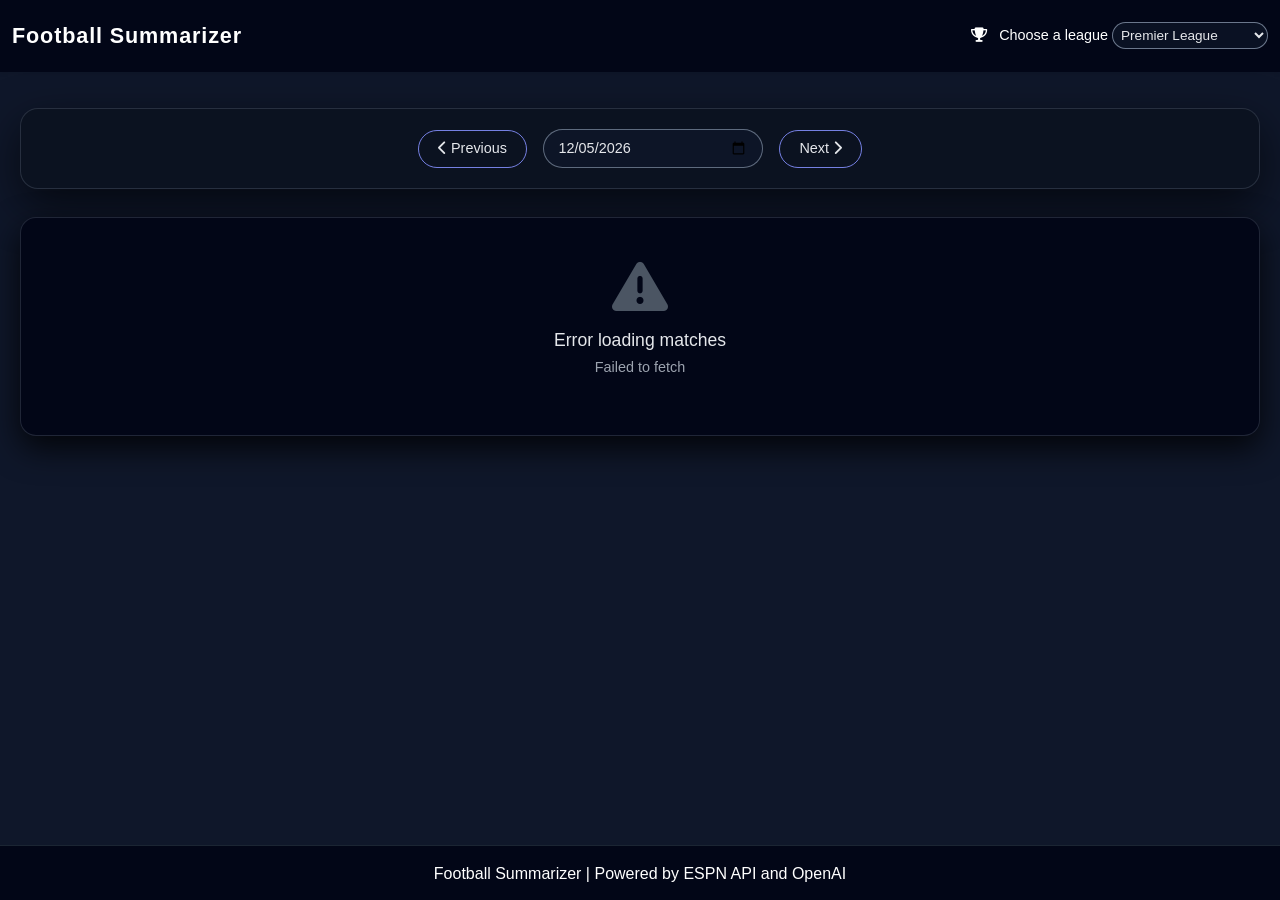
==== commit ae37006e: "Ændret resten af chatgpt jokes til footballsummarizer, tilføjet og fjernet kode kommentarer, små ind" ====
--- a/src/main/resources/static/index.html
+++ b/src/main/resources/static/index.html
@@ -14,8 +14,8 @@
     <link rel="stylesheet" href="css/main.css">
     <script defer src="js/main.js"></script>
 </head>
+<body>
 
-<body>
     <nav class="navbar navbar-dark bg-dark shadow-sm">
         <div class="container-fluid">
             <a class="navbar-brand" onclick="loadMatches()">
@@ -24,19 +24,17 @@
             <span class="navbar-text text-white">
                 <i class="fas fa-trophy me-2"></i>
                 <label>Choose a league
-
                     <select id="league-selector" style="padding: 4px" onchange="loadMatches()">
-                    <option value="eng.1">Premier League</option>
-                    <option value="esp.1">La Liga</option>
-                    <option value="ita.1">Serie A</option>
-                    <option value="fra.1">Ligue 1</option>
-                    <option value="ger.1">Bundesliga</option>
-                    <option value="UEFA.CHAMPIONS">Champions League</option>
-                        <option value="fifa.worldq.uefa">World Cup Qualies</option>
+                        <option value="eng.1">Premier League</option>
+                        <option value="esp.1">La Liga</option>
+                        <option value="ita.1">Serie A</option>
+                        <option value="fra.1">Ligue 1</option>
+                        <option value="ger.1">Bundesliga</option>
+                        <option value="UEFA.CHAMPIONS">Champions League</option>
+                        <option value="fifa.worldq.uefa">World Cup Qualifiers</option>
                         <option value="fifa.world">World Cup</option>
-                    <option value="den.1">Superligaen</option>
+                        <option value="den.1">Superligaen</option>
                     </select>
-                    </form>
                 </label>
             </span>
         </div>
